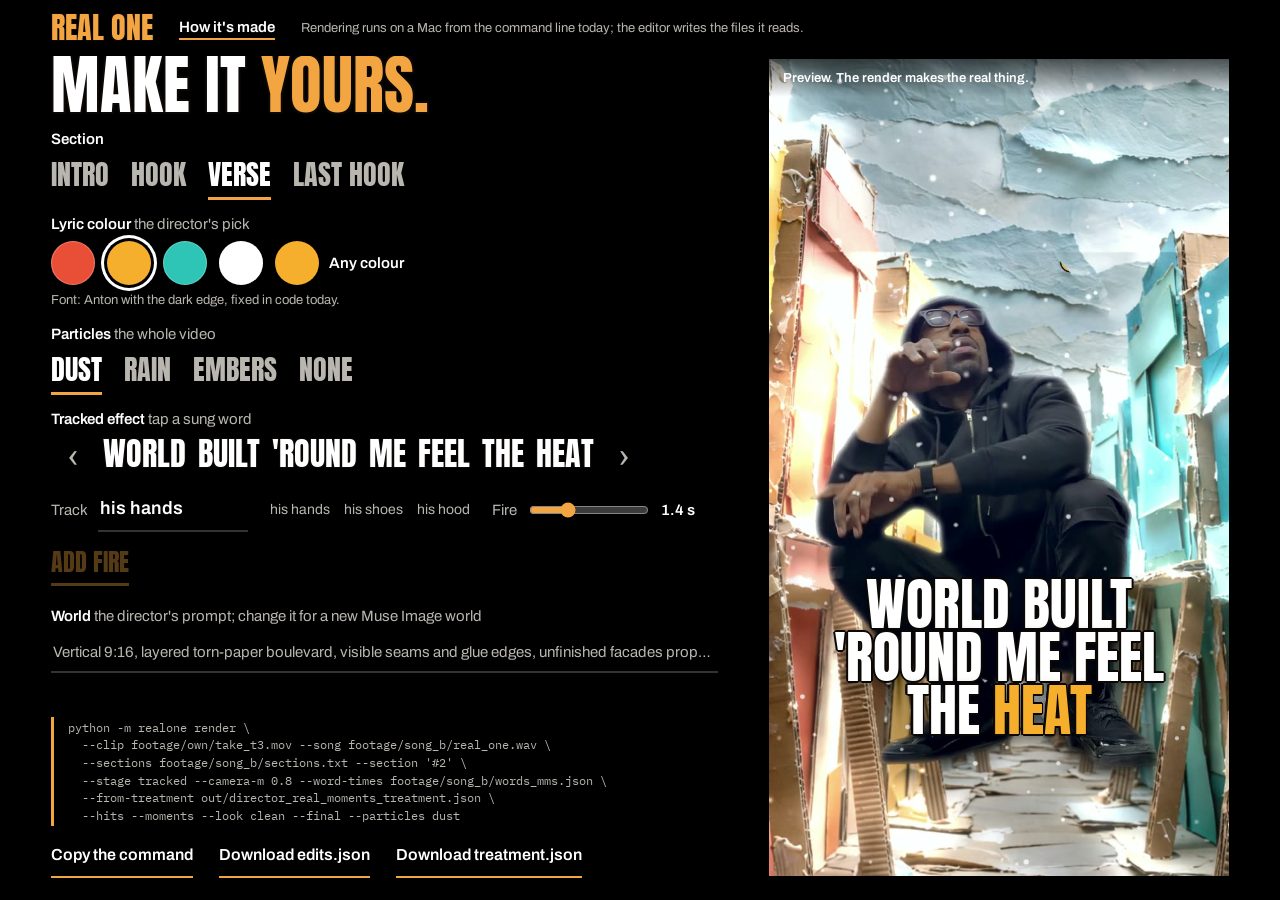
==== web/studio/edit/index.html @ a084818c "Real One 0.4.0: the final cut, the studio and editor, the one-screen site - final4: James's three ta" ====
<!doctype html>
<html lang="en">
<head>
<meta charset="utf-8">
<meta name="viewport" content="width=device-width, initial-scale=1, viewport-fit=cover">
<title>Real One Editor</title>
<meta name="description" content="Make it yours: pick each section's lyric colour, the particles, a tracked effect on a sung word and a world, and get the exact files and command the renderer reads.">
<meta name="theme-color" content="#000000">
<link rel="icon" href="data:,">
<link rel="preconnect" href="https://fonts.googleapis.com">
<link rel="preconnect" href="https://fonts.gstatic.com" crossorigin>
<link rel="stylesheet" href="https://fonts.googleapis.com/css2?family=Anton&family=Archivo:wght@400;500;600&family=IBM+Plex+Mono:wght@400;600&display=swap">
<link rel="stylesheet" href="edit.css">
</head>
<body>
<header class="top">
  <a class="brand" href="/" aria-label="Real One, back to the video">Real One</a>
  <a class="back" href="../#step-6">How it's made</a>
  <p class="honest">Rendering runs on a Mac from the command line today; the editor writes the files it reads.</p>
</header>

<main class="ed">
  <section class="controls" aria-label="Editor">
    <h1 class="display">Make it <span class="accent">yours.</span></h1>

    <div class="ctl" role="group" aria-labelledby="l-sec">
      <p class="lab" id="l-sec">Section</p>
      <div class="seg" id="secs"></div>
    </div>

    <div class="ctl" role="group" aria-labelledby="l-col">
      <p class="lab" id="l-col">Lyric colour <span class="soft" id="col-note"></span></p>
      <div class="swatches" id="swatches"></div>
      <p class="fine">Font: Anton with the dark edge, fixed in code today.</p>
    </div>

    <div class="ctl" role="group" aria-labelledby="l-par">
      <p class="lab" id="l-par">Particles <span class="soft">the whole video</span></p>
      <div class="seg" id="parts"></div>
    </div>

    <div class="ctl" role="group" aria-labelledby="l-fx">
      <p class="lab" id="l-fx">Tracked effect <span class="soft">tap a sung word</span></p>
      <div class="line">
        <button class="arrow" id="line-prev" type="button" aria-label="Previous line">&#8249;</button>
        <div class="words" id="words"></div>
        <button class="arrow" id="line-next" type="button" aria-label="Next line">&#8250;</button>
      </div>
      <div class="fxrow">
        <label class="trk"><span class="soft">Track</span><input id="track" type="text" value="his hands" maxlength="40" spellcheck="false"></label>
        <div class="chips" id="chips"></div>
        <label class="secs"><span class="soft">Fire</span><input id="seconds" type="range" min="0.3" max="4" step="0.1" value="1.4"><output id="sec-out">1.4 s</output></label>
        <button class="add" id="add" type="button" disabled>Add fire</button>
      </div>
      <ul class="fxlist" id="fxlist" aria-live="polite"></ul>
    </div>

    <div class="ctl" role="group" aria-labelledby="l-world">
      <p class="lab" id="l-world">World <span class="soft" id="world-note">the director's prompt; change it for a new Muse Image world</span></p>
      <input id="world" type="text" spellcheck="false" aria-labelledby="l-world">
    </div>

    <div class="out">
      <pre id="cmd" aria-label="The command"></pre>
      <div class="outbtns">
        <button class="go" id="copy" type="button">Copy the command</button>
        <button class="go" id="dl-edits" type="button">Download edits.json</button>
        <button class="go" id="dl-treat" type="button">Download treatment.json</button>
      </div>
    </div>
  </section>

  <section class="preview" aria-label="Preview">
    <figure class="phone">
      <img id="frame" alt="A frame of the final cut in the chosen section">
      <canvas id="parts-canvas" aria-hidden="true"></canvas>
      <div class="card" id="card" aria-hidden="true"></div>
      <figcaption class="tag">Preview. The render makes the real thing.</figcaption>
      <p class="fxtag" id="fxtag"></p>
    </figure>
  </section>
</main>

<script src="edit.js"></script>
</body>
</html>
---- web/studio/edit/edit.css ----
/* Real One Editor. Same look as the watch page and the Studio: true black, the video's own lettering (Anton, amber,
   the dark edge). No cards, no boxes, no label rows. One screen on desktop. */
:root {
  --amber: #f2a541;
  --edge: #0b0806;
  --ink: #ffffff;
  --soft: #b9b6b0;
  --line: rgba(255, 255, 255, 0.2);
  --display: "Anton", "Arial Narrow", Impact, sans-serif;
  --body: "Archivo", "Helvetica Neue", Arial, sans-serif;
  --mono: "IBM Plex Mono", ui-monospace, Menlo, monospace;
  --e: 0.034em;
  --ring: var(--e) 0 0 var(--edge), calc(var(--e) * -1) 0 0 var(--edge), 0 var(--e) 0 var(--edge),
    0 calc(var(--e) * -1) 0 var(--edge), calc(var(--e) * 0.7) calc(var(--e) * 0.7) 0 var(--edge),
    calc(var(--e) * -0.7) calc(var(--e) * 0.7) 0 var(--edge), calc(var(--e) * 0.7) calc(var(--e) * -0.7) 0 var(--edge),
    calc(var(--e) * -0.7) calc(var(--e) * -0.7) 0 var(--edge);
  color-scheme: dark;
}
* { box-sizing: border-box; }
html { -webkit-text-size-adjust: 100%; }
body { margin: 0; background: #000; color: var(--ink); font: 400 16px/1.4 var(--body); overflow-x: hidden; }
button, input { font: inherit; color: inherit; }
button { background: none; border: 0; padding: 0; cursor: pointer; }
a { color: inherit; }
:focus-visible { outline: 3px solid var(--amber); outline-offset: 3px; }

.top { height: 56px; display: flex; align-items: center; gap: 26px; padding: 0 4vw; }
.brand { font-family: var(--display); text-transform: uppercase; font-size: 30px; line-height: 1; color: var(--amber);
  text-decoration: none; text-shadow: var(--ring); flex: none; }
.back { font-size: 15px; font-weight: 600; text-decoration: none; border-bottom: 2px solid var(--amber); flex: none; }
.honest { margin: 0; font-size: 13px; color: var(--soft); }

.ed { height: calc(100vh - 56px); height: calc(100svh - 56px); display: grid; grid-template-columns: minmax(0, 1fr) auto;
  gap: 4vw; padding: 0 4vw 2.4vh; }
.controls { min-width: 0; display: flex; flex-direction: column; gap: clamp(8px, 1.6vh, 18px); overflow: hidden; }
.display { font-family: var(--display); font-weight: 400; text-transform: uppercase; line-height: 0.9; margin: 0;
  font-size: clamp(44px, 7.2vh, 86px); text-shadow: var(--ring); }
.accent { color: var(--amber); }
.soft { color: var(--soft); font-weight: 400; }
.lab { margin: 0 0 6px; font-size: 15px; font-weight: 600; }
.fine { margin: 6px 0 0; font-size: 13px; color: var(--soft); }

/* segmented choices: big type, an amber underline marks the pick */
.seg { display: flex; flex-wrap: wrap; gap: 4px 22px; }
.seg button { font-family: var(--display); text-transform: uppercase; font-size: clamp(22px, 3.1vh, 32px); line-height: 1;
  min-height: 44px; padding: 4px 0 6px; color: var(--soft); border-bottom: 3px solid transparent; }
.seg button:hover { color: var(--ink); }
.seg button[aria-pressed="true"] { color: var(--ink); border-bottom-color: var(--amber); }

/* colour: the director's swatches, white, any colour */
.swatches { display: flex; flex-wrap: wrap; align-items: center; gap: 12px; }
.sw { width: 44px; height: 44px; border-radius: 50%; box-shadow: inset 0 0 0 1px rgba(255,255,255,0.25); position: relative; }
.sw[aria-pressed="true"] { box-shadow: 0 0 0 3px #000, 0 0 0 6px var(--ink); }
.sw-any { width: auto; height: 44px; border-radius: 0; box-shadow: none; display: inline-flex; align-items: center; gap: 10px;
  font-size: 15px; font-weight: 600; }
.sw-any input { width: 44px; height: 44px; padding: 0; border: 0; background: none; cursor: pointer; }
.sw-any input::-webkit-color-swatch-wrapper { padding: 0; }
.sw-any input::-webkit-color-swatch { border: 0; border-radius: 50%; }

/* the sung line: every word is a tap target */
.line { display: flex; align-items: center; gap: 8px; }
.arrow { font-size: 34px; line-height: 1; width: 44px; height: 44px; color: var(--soft); flex: none; }
.arrow:hover { color: var(--ink); }
.words { display: flex; flex-wrap: wrap; gap: 2px 12px; min-width: 0; }
.words button { font-family: var(--display); text-transform: uppercase; font-size: clamp(24px, 3.6vh, 38px); line-height: 1;
  min-height: 44px; padding: 2px 0 6px; color: var(--ink); text-shadow: var(--ring); border-bottom: 3px solid transparent; }
.words button:hover { color: var(--amber); }
.words button[aria-pressed="true"] { color: var(--amber); border-bottom-color: var(--amber); }
.fxrow { display: flex; flex-wrap: wrap; align-items: center; gap: 10px 22px; margin-top: 8px; }
.trk, .secs { display: inline-flex; align-items: center; gap: 10px; font-size: 15px; }
.trk input { width: 150px; min-height: 44px; background: none; border: 0; border-bottom: 2px solid var(--line); padding: 0 2px;
  font-size: 18px; font-weight: 600; }
.trk input:focus { border-bottom-color: var(--amber); outline: none; }
.chips { display: inline-flex; gap: 14px; }
.chips button { font-size: 14px; color: var(--soft); min-height: 44px; }
.chips button:hover { color: var(--ink); }
.secs input { width: 120px; accent-color: var(--amber); }
.secs output { font-weight: 600; min-width: 3.2em; }
.add { font-family: var(--display); text-transform: uppercase; font-size: 24px; color: var(--amber); min-height: 44px;
  border-bottom: 3px solid var(--amber); text-shadow: var(--ring); }
.add[disabled] { opacity: 0.35; cursor: default; }
.fxlist { list-style: none; margin: 6px 0 0; padding: 0; font-size: 15px; }
.fxlist li { display: flex; align-items: center; gap: 12px; min-height: 30px; }
.fxlist b { color: var(--amber); font-weight: 600; }
.fxlist button { font-size: 13px; color: var(--soft); text-decoration: underline; min-height: 30px; }

#world { width: 100%; min-height: 40px; background: none; border: 0; border-bottom: 2px solid var(--line); padding: 0 2px;
  font-size: 15px; color: var(--soft); text-overflow: ellipsis; }
#world:focus { border-bottom-color: var(--amber); outline: none; color: var(--ink); }
#world.changed { color: var(--ink); border-bottom-color: var(--amber); }

/* the files the renderer reads */
.out { margin-top: auto; }
#cmd { margin: 0 0 8px; font: 400 clamp(11px, 1.35vh, 13px)/1.45 var(--mono); color: var(--soft); white-space: pre-wrap;
  word-break: break-word; border-left: 3px solid var(--amber); padding: 2px 0 2px 14px; max-height: 21vh; overflow: auto; }
.outbtns { display: flex; flex-wrap: wrap; gap: 6px 26px; }
.go { font-size: 16px; font-weight: 600; min-height: 44px; border-bottom: 2px solid var(--amber); }
.go:hover { color: var(--amber); }
.go.done { color: var(--amber); }

/* the preview: a real frame of the final cut, the lyric card drawn on top in CSS */
.preview { display: flex; align-items: center; justify-content: center; }
.phone { position: relative; margin: 0; height: calc(100svh - 56px - 3vh); aspect-ratio: 9 / 16; overflow: hidden; background: #111; }
.phone img, .phone canvas { position: absolute; inset: 0; width: 100%; height: 100%; object-fit: cover; }
.card { position: absolute; left: 6%; right: 6%; bottom: 17%; text-align: center; font-family: var(--display);
  text-transform: uppercase; font-size: clamp(28px, 6.2vh, 64px); line-height: 0.95; color: var(--ink); --e: 0.05em;
  text-shadow: var(--ring), 0 0.06em 0.2em rgba(0,0,0,0.55); }
.card .now { color: var(--c, var(--ink)); }
.tag { position: absolute; left: 0; right: 0; top: 0; padding: 10px 14px; font-size: 13px; font-weight: 600;
  background: linear-gradient(rgba(0,0,0,0.6), rgba(0,0,0,0)); }
.fxtag { position: absolute; left: 14px; right: 14px; bottom: 10px; margin: 0; font-size: 13px; font-weight: 600; color: var(--amber);
  text-shadow: 0 1px 4px #000; }

@media (max-width: 760px), (max-aspect-ratio: 4/5) {
  .top { height: auto; flex-wrap: wrap; gap: 6px 16px; padding: 12px 6vw 6px; }
  .honest { flex-basis: 100%; font-size: 12px; }
  .ed { height: auto; display: flex; flex-direction: column-reverse; gap: 18px; padding: 0 6vw 28px; }
  .controls { overflow: visible; gap: 14px; }
  .preview { justify-content: flex-start; }
  .phone { height: 50svh; }
  .card { font-size: 4.2svh; bottom: 14%; }
  .display { font-size: 44px; }
  .trk input { width: 130px; }
  #cmd { max-height: none; }
}
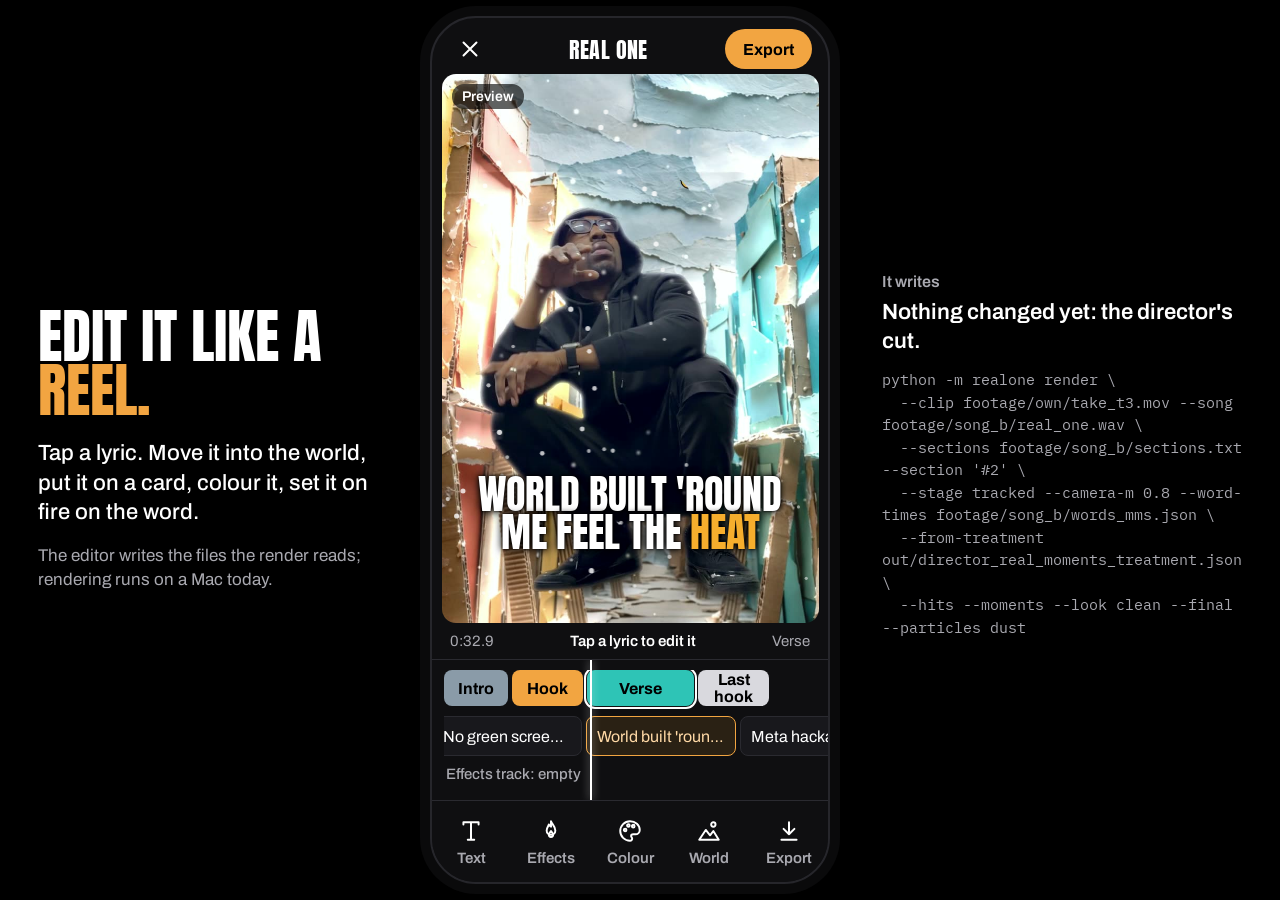
==== commit 0e4d7190: "The CapCut-style editor, every lyric readable, CHANGELOG - web/studio/edit: phone preview, timeline," ====
--- a/web/studio/edit/index.html
+++ b/web/studio/edit/index.html
@@ -4,83 +4,116 @@
 <meta charset="utf-8">
 <meta name="viewport" content="width=device-width, initial-scale=1, viewport-fit=cover">
 <title>Real One Editor</title>
-<meta name="description" content="Make it yours: pick each section's lyric colour, the particles, a tracked effect on a sung word and a world, and get the exact files and command the renderer reads.">
+<meta name="description" content="Edit your music video like a reel: tap a lyric to move it into the world or onto a card, colour it, set it on fire on a sung word, and get the exact files the renderer reads.">
 <meta name="theme-color" content="#000000">
 <link rel="icon" href="data:,">
 <link rel="preconnect" href="https://fonts.googleapis.com">
 <link rel="preconnect" href="https://fonts.gstatic.com" crossorigin>
-<link rel="stylesheet" href="https://fonts.googleapis.com/css2?family=Anton&family=Archivo:wght@400;500;600&family=IBM+Plex+Mono:wght@400;600&display=swap">
+<link rel="stylesheet" href="https://fonts.googleapis.com/css2?family=Anton&family=Archivo:wght@400;500;600;700&family=IBM+Plex+Mono:wght@400;600&display=swap">
 <link rel="stylesheet" href="edit.css">
 </head>
 <body>
-<header class="top">
-  <a class="brand" href="/" aria-label="Real One, back to the video">Real One</a>
-  <a class="back" href="../#step-6">How it's made</a>
-  <p class="honest">Rendering runs on a Mac from the command line today; the editor writes the files it reads.</p>
-</header>
+<main class="stage">
+  <aside class="side side-l">
+    <h1 class="big">Edit it like a <span class="accent">reel.</span></h1>
+    <p class="say">Tap a lyric. Move it into the world, put it on a card, colour it, set it on fire on the word.</p>
+    <p class="honest">The editor writes the files the render reads; rendering runs on a Mac today.</p>
+  </aside>
 
-<main class="ed">
-  <section class="controls" aria-label="Editor">
-    <h1 class="display">Make it <span class="accent">yours.</span></h1>
+  <section class="phone" aria-label="Real One editor">
+    <header class="bar">
+      <a class="x" href="../" aria-label="Back to how it's made">
+        <svg viewBox="0 0 24 24" aria-hidden="true"><path d="M6 6l12 12M18 6L6 18"/></svg>
+      </a>
+      <span class="name">Real One</span>
+      <button class="export" id="export-top" type="button">Export</button>
+    </header>
 
-    <div class="ctl" role="group" aria-labelledby="l-sec">
-      <p class="lab" id="l-sec">Section</p>
-      <div class="seg" id="secs"></div>
+    <div class="view" id="view">
+      <img id="frame" alt="A frame of the final cut for the chosen section">
+      <video id="clip" muted loop playsinline preload="auto" hidden aria-label="The verse at the word heat, without the fire"></video>
+      <canvas id="fire-canvas" aria-hidden="true"></canvas>
+      <canvas id="parts-canvas" aria-hidden="true"></canvas>
+      <div class="card" id="card" role="button" tabindex="0" aria-label="The lyric card: tap to edit it"></div>
+      <span class="pv">Preview</span>
+      <span class="trk" id="trk" hidden>Tracked to the floor</span>
+      <span class="fxtag" id="fxtag"></span>
     </div>
 
-    <div class="ctl" role="group" aria-labelledby="l-col">
-      <p class="lab" id="l-col">Lyric colour <span class="soft" id="col-note"></span></p>
-      <div class="swatches" id="swatches"></div>
-      <p class="fine">Font: Anton with the dark edge, fixed in code today.</p>
+    <div class="time"><span id="t-now">0:00</span><span class="hint" id="hint">Tap a lyric to edit it</span><span id="t-sec">Verse</span></div>
+
+    <div class="tl" aria-label="Timeline">
+      <div class="trk-row secs" id="secs"></div>
+      <div class="trk-row lines" id="lines"></div>
+      <div class="trk-row fxrow" id="fxrow"></div>
+      <div class="head" id="playhead" aria-hidden="true"></div>
     </div>
 
-    <div class="ctl" role="group" aria-labelledby="l-par">
-      <p class="lab" id="l-par">Particles <span class="soft">the whole video</span></p>
-      <div class="seg" id="parts"></div>
+    <div class="sheet" id="sheet" hidden>
+      <div class="grab" aria-hidden="true"></div>
+      <div class="pane" id="pane-text" hidden>
+        <p class="ptitle">Text</p>
+        <p class="line-big" id="line-big"></p>
+        <p class="lab">Where it sits</p>
+        <div class="tiles" id="places"></div>
+        <p class="note" id="place-note"></p>
+      </div>
+      <div class="pane" id="pane-fx" hidden>
+        <p class="ptitle">Effects</p>
+        <div class="heat" id="heat">
+          <div class="row2"><label class="lab" for="intensity">Fire intensity</label>
+            <input id="intensity" type="range" min="0.25" max="2" step="0.05" value="1"><span class="val" id="int-out">1.0x</span></div>
+        </div>
+        <ul class="fxlist" id="fxlist"></ul>
+        <p class="lab">Fire on a word: tap the word</p>
+        <div class="chips one" id="words"></div>
+        <div class="chips one" id="tracks"></div>
+        <div class="row2"><label class="lab" for="seconds">Length <span id="sec-out">1.4 s</span></label>
+          <input id="seconds" type="range" min="0.3" max="4" step="0.1" value="1.4"></div>
+        <button class="go" id="add" type="button" disabled>Add fire</button>
+
+        <p class="lab">Particles over the whole video</p>
+        <div class="tiles four" id="parts"></div>
+      </div>
+      <div class="pane" id="pane-col" hidden>
+        <p class="ptitle">Colour</p>
+        <p class="lab">The sung word's colour in this section</p>
+        <div class="swatches" id="swatches"></div>
+        <p class="note" id="col-note"></p>
+        <p class="note">Font: Anton with the dark edge, the video's own lettering.</p>
+      </div>
+      <div class="pane" id="pane-world" hidden>
+        <p class="ptitle">World</p>
+        <p class="lab">The director's prompt for this section's world</p>
+        <textarea id="world" rows="5" aria-label="World prompt"></textarea>
+        <p class="note" id="world-note"></p>
+      </div>
+      <div class="pane" id="pane-out" hidden>
+        <p class="ptitle">Export</p>
+        <pre class="cmd" id="cmd"></pre>
+        <div class="outs">
+          <button class="go" id="copy" type="button">Copy the command</button>
+          <button class="ghost" id="dl-edits" type="button">edits.json</button>
+          <button class="ghost" id="dl-treat" type="button">treatment.json</button>
+        </div>
+      </div>
     </div>
 
-    <div class="ctl" role="group" aria-labelledby="l-fx">
-      <p class="lab" id="l-fx">Tracked effect <span class="soft">tap a sung word</span></p>
-      <div class="line">
-        <button class="arrow" id="line-prev" type="button" aria-label="Previous line">&#8249;</button>
-        <div class="words" id="words"></div>
-        <button class="arrow" id="line-next" type="button" aria-label="Next line">&#8250;</button>
-      </div>
-      <div class="fxrow">
-        <label class="trk"><span class="soft">Track</span><input id="track" type="text" value="his hands" maxlength="40" spellcheck="false"></label>
-        <div class="chips" id="chips"></div>
-        <label class="secs"><span class="soft">Fire</span><input id="seconds" type="range" min="0.3" max="4" step="0.1" value="1.4"><output id="sec-out">1.4 s</output></label>
-        <button class="add" id="add" type="button" disabled>Add fire</button>
-      </div>
-      <ul class="fxlist" id="fxlist" aria-live="polite"></ul>
-    </div>
-
-    <div class="ctl" role="group" aria-labelledby="l-world">
-      <p class="lab" id="l-world">World <span class="soft" id="world-note">the director's prompt; change it for a new Muse Image world</span></p>
-      <input id="world" type="text" spellcheck="false" aria-labelledby="l-world">
-    </div>
-
-    <div class="out">
-      <pre id="cmd" aria-label="The command"></pre>
-      <div class="outbtns">
-        <button class="go" id="copy" type="button">Copy the command</button>
-        <button class="go" id="dl-edits" type="button">Download edits.json</button>
-        <button class="go" id="dl-treat" type="button">Download treatment.json</button>
-      </div>
-    </div>
+    <nav class="tools" aria-label="Tools">
+      <button type="button" data-tool="text"><svg viewBox="0 0 24 24" aria-hidden="true"><path d="M5 6V4h14v2M12 4v16M9 20h6"/></svg>Text</button>
+      <button type="button" data-tool="fx"><svg viewBox="0 0 24 24" aria-hidden="true"><path d="M12 3c1 3 4 4.5 4 8.5A4 4 0 0 1 8 11.5C8 9 9.5 8 10 6c.8 1.5 2 2 2 2s0-3 0-5z"/><path d="M10 15.5a2 2 0 0 0 4 0c0-1.5-1-2-2-3.5-1 1.5-2 2-2 3.5z"/></svg>Effects</button>
+      <button type="button" data-tool="col"><svg viewBox="0 0 24 24" aria-hidden="true"><path d="M12 3a9 9 0 1 0 0 18c1.5 0 2-1 2-2s-1-1.5-1-2.5 1-1.5 2-1.5h2a4 4 0 0 0 4-4c0-4.5-4-8-9-8z"/><circle cx="7.5" cy="11" r="1.2"/><circle cx="10.5" cy="7" r="1.2"/><circle cx="15" cy="7.5" r="1.2"/></svg>Colour</button>
+      <button type="button" data-tool="world"><svg viewBox="0 0 24 24" aria-hidden="true"><path d="M3 20l6-9 4 5 3-4 5 8z"/><circle cx="16" cy="6" r="2"/></svg>World</button>
+      <button type="button" data-tool="out"><svg viewBox="0 0 24 24" aria-hidden="true"><path d="M12 4v11M7 10l5 5 5-5M5 20h14"/></svg>Export</button>
+    </nav>
   </section>
 
-  <section class="preview" aria-label="Preview">
-    <figure class="phone">
-      <img id="frame" alt="A frame of the final cut in the chosen section">
-      <canvas id="parts-canvas" aria-hidden="true"></canvas>
-      <div class="card" id="card" aria-hidden="true"></div>
-      <figcaption class="tag">Preview. The render makes the real thing.</figcaption>
-      <p class="fxtag" id="fxtag"></p>
-    </figure>
-  </section>
+  <aside class="side side-r">
+    <p class="lab">It writes</p>
+    <p class="status" id="status">Nothing changed yet: the director's cut.</p>
+    <pre class="mini" id="mini"></pre>
+  </aside>
 </main>
-
 <script src="edit.js"></script>
 </body>
 </html>
--- a/web/studio/edit/edit.css
+++ b/web/studio/edit/edit.css
@@ -1,125 +1,136 @@
-/* Real One Editor. Same look as the watch page and the Studio: true black, the video's own lettering (Anton, amber,
-   the dark edge). No cards, no boxes, no label rows. One screen on desktop. */
+/* Real One Editor: a phone-first editor in the shape people already know from reel apps.
+   True black, the video's amber, Anton for the lyric, a plain sans for the UI. */
 :root {
-  --amber: #f2a541;
-  --edge: #0b0806;
-  --ink: #ffffff;
-  --soft: #b9b6b0;
-  --line: rgba(255, 255, 255, 0.2);
-  --display: "Anton", "Arial Narrow", Impact, sans-serif;
-  --body: "Archivo", "Helvetica Neue", Arial, sans-serif;
-  --mono: "IBM Plex Mono", ui-monospace, Menlo, monospace;
-  --e: 0.034em;
-  --ring: var(--e) 0 0 var(--edge), calc(var(--e) * -1) 0 0 var(--edge), 0 var(--e) 0 var(--edge),
-    0 calc(var(--e) * -1) 0 var(--edge), calc(var(--e) * 0.7) calc(var(--e) * 0.7) 0 var(--edge),
-    calc(var(--e) * -0.7) calc(var(--e) * 0.7) 0 var(--edge), calc(var(--e) * 0.7) calc(var(--e) * -0.7) 0 var(--edge),
-    calc(var(--e) * -0.7) calc(var(--e) * -0.7) 0 var(--edge);
-  color-scheme: dark;
+  --bg: #000; --panel: #0f0f11; --panel2: #18181c; --line: #2a2a30; --ink: #fff; --soft: #a9a9b0;
+  --acc: #f2a541; --display: "Anton", "Arial Narrow", sans-serif; --ui: "Archivo", "Helvetica Neue", Arial, sans-serif;
+  --mono: "IBM Plex Mono", ui-monospace, Menlo, monospace; color-scheme: dark;
 }
 * { box-sizing: border-box; }
-html { -webkit-text-size-adjust: 100%; }
-body { margin: 0; background: #000; color: var(--ink); font: 400 16px/1.4 var(--body); overflow-x: hidden; }
-button, input { font: inherit; color: inherit; }
-button { background: none; border: 0; padding: 0; cursor: pointer; }
-a { color: inherit; }
-:focus-visible { outline: 3px solid var(--amber); outline-offset: 3px; }
+html, body { margin: 0; height: 100%; background: var(--bg); color: var(--ink); font-family: var(--ui); font-size: 16px; }
+body { overflow: hidden; }
+button, textarea, input { font: inherit; color: inherit; }
+button { cursor: pointer; }
+.accent { color: var(--acc); }
 
-.top { height: 56px; display: flex; align-items: center; gap: 26px; padding: 0 4vw; }
-.brand { font-family: var(--display); text-transform: uppercase; font-size: 30px; line-height: 1; color: var(--amber);
-  text-decoration: none; text-shadow: var(--ring); flex: none; }
-.back { font-size: 15px; font-weight: 600; text-decoration: none; border-bottom: 2px solid var(--amber); flex: none; }
-.honest { margin: 0; font-size: 13px; color: var(--soft); }
+.stage { height: 100vh; height: 100svh; display: grid; grid-template-columns: 1fr auto 1fr; align-items: center; gap: 4vw; padding: 16px 3vw; }
+.side { align-self: center; max-width: 440px; }
+.side-l { justify-self: end; }
+.side-r { justify-self: start; }
+.big { font-family: var(--display); font-weight: 400; text-transform: uppercase; font-size: clamp(44px, 4.6vw, 88px); line-height: .92; margin: 0 0 22px; }
+.say { font-size: 22px; line-height: 1.35; margin: 0 0 16px; font-weight: 500; }
+.honest { color: var(--soft); font-size: 17px; line-height: 1.4; margin: 0; }
+.side-r .lab { margin-bottom: 8px; }
+.status { font-size: 22px; line-height: 1.3; font-weight: 600; margin: 0 0 14px; }
+.mini { font-family: var(--mono); font-size: 15px; line-height: 1.5; color: var(--soft); white-space: pre-wrap; margin: 0; max-height: 46vh; overflow: hidden; }
 
-.ed { height: calc(100vh - 56px); height: calc(100svh - 56px); display: grid; grid-template-columns: minmax(0, 1fr) auto;
-  gap: 4vw; padding: 0 4vw 2.4vh; }
-.controls { min-width: 0; display: flex; flex-direction: column; gap: clamp(8px, 1.6vh, 18px); overflow: hidden; }
-.display { font-family: var(--display); font-weight: 400; text-transform: uppercase; line-height: 0.9; margin: 0;
-  font-size: clamp(44px, 7.2vh, 86px); text-shadow: var(--ring); }
-.accent { color: var(--amber); }
-.soft { color: var(--soft); font-weight: 400; }
-.lab { margin: 0 0 6px; font-size: 15px; font-weight: 600; }
-.fine { margin: 6px 0 0; font-size: 13px; color: var(--soft); }
+/* the phone */
+.phone { position: relative; height: calc(100svh - 32px); max-height: 1040px; aspect-ratio: 9 / 19.5; background: var(--panel);
+  border: 2px solid #26262b; border-radius: 46px; overflow: hidden; display: flex; flex-direction: column; box-shadow: 0 0 0 10px #0a0a0b; }
+.bar { height: 56px; flex: none; display: flex; align-items: center; justify-content: space-between; padding: 6px 16px 0; }
+.x { width: 44px; height: 44px; display: grid; place-items: center; }
+.x svg, .tools svg { width: 26px; height: 26px; fill: none; stroke: var(--ink); stroke-width: 1.8; stroke-linecap: round; stroke-linejoin: round; }
+.name { font-family: var(--display); text-transform: uppercase; font-size: 22px; letter-spacing: .02em; }
+.export { height: 40px; padding: 0 18px; border-radius: 20px; border: 0; background: var(--acc); color: #000; font-weight: 700; }
 
-/* segmented choices: big type, an amber underline marks the pick */
-.seg { display: flex; flex-wrap: wrap; gap: 4px 22px; }
-.seg button { font-family: var(--display); text-transform: uppercase; font-size: clamp(22px, 3.1vh, 32px); line-height: 1;
-  min-height: 44px; padding: 4px 0 6px; color: var(--soft); border-bottom: 3px solid transparent; }
-.seg button:hover { color: var(--ink); }
-.seg button[aria-pressed="true"] { color: var(--ink); border-bottom-color: var(--amber); }
+.view { position: relative; flex: 1; min-height: 0; margin: 0 10px; border-radius: 14px; overflow: hidden; background: #111; container-type: size; }
+#frame { position: absolute; inset: 0; width: 100%; height: 100%; object-fit: cover; }
+#parts-canvas { position: absolute; inset: 0; width: 100%; height: 100%; pointer-events: none; }
+.pv { position: absolute; left: 10px; top: 10px; background: rgba(0,0,0,.62); padding: 5px 10px; border-radius: 12px; font-size: 14px; font-weight: 600; }
+.trk { position: absolute; right: 10px; top: 10px; background: var(--acc); color: #000; padding: 5px 10px; border-radius: 12px; font-size: 14px; font-weight: 700; }
+.fxtag { position: absolute; left: 10px; bottom: 10px; right: 10px; font-size: 14px; font-weight: 700; color: #ffd9a6; text-shadow: 0 1px 3px #000; }
+.fxtag:empty { display: none; }
 
-/* colour: the director's swatches, white, any colour */
-.swatches { display: flex; flex-wrap: wrap; align-items: center; gap: 12px; }
-.sw { width: 44px; height: 44px; border-radius: 50%; box-shadow: inset 0 0 0 1px rgba(255,255,255,0.25); position: relative; }
-.sw[aria-pressed="true"] { box-shadow: 0 0 0 3px #000, 0 0 0 6px var(--ink); }
-.sw-any { width: auto; height: 44px; border-radius: 0; box-shadow: none; display: inline-flex; align-items: center; gap: 10px;
-  font-size: 15px; font-weight: 600; }
-.sw-any input { width: 44px; height: 44px; padding: 0; border: 0; background: none; cursor: pointer; }
-.sw-any input::-webkit-color-swatch-wrapper { padding: 0; }
-.sw-any input::-webkit-color-swatch { border: 0; border-radius: 50%; }
+.card { position: absolute; left: 6%; right: 6%; text-align: center; font-family: var(--display); text-transform: uppercase;
+  font-size: 10.5cqw; line-height: .95; color: #fff; padding: 6px 8px; cursor: pointer; outline: none;
+  text-shadow: 0 0 2px #000, 0 0 6px rgba(0,0,0,.95), 0 2px 10px rgba(0,0,0,.7); transition: top .35s, bottom .35s, transform .35s; }
+.card .now { color: var(--c, #fff); }
+.card[data-place="top"] { top: 8%; bottom: auto; transform: none; }
+.card[data-place="bottom"] { bottom: 12%; top: auto; transform: none; }
+.card[data-place="world"] { top: 34%; bottom: auto; font-size: 8cqw; transform: perspective(520px) rotateX(16deg) rotateY(-22deg) scale(.78); opacity: .96; }
+.card.sel { outline: 2px dashed var(--acc); outline-offset: 4px; }
+.card.sel::before, .card.sel::after { content: ""; position: absolute; width: 12px; height: 12px; background: var(--acc); border-radius: 2px; }
+.card.sel::before { left: -10px; top: -10px; }
+.card.sel::after { right: -10px; bottom: -10px; }
 
-/* the sung line: every word is a tap target */
-.line { display: flex; align-items: center; gap: 8px; }
-.arrow { font-size: 34px; line-height: 1; width: 44px; height: 44px; color: var(--soft); flex: none; }
-.arrow:hover { color: var(--ink); }
-.words { display: flex; flex-wrap: wrap; gap: 2px 12px; min-width: 0; }
-.words button { font-family: var(--display); text-transform: uppercase; font-size: clamp(24px, 3.6vh, 38px); line-height: 1;
-  min-height: 44px; padding: 2px 0 6px; color: var(--ink); text-shadow: var(--ring); border-bottom: 3px solid transparent; }
-.words button:hover { color: var(--amber); }
-.words button[aria-pressed="true"] { color: var(--amber); border-bottom-color: var(--amber); }
-.fxrow { display: flex; flex-wrap: wrap; align-items: center; gap: 10px 22px; margin-top: 8px; }
-.trk, .secs { display: inline-flex; align-items: center; gap: 10px; font-size: 15px; }
-.trk input { width: 150px; min-height: 44px; background: none; border: 0; border-bottom: 2px solid var(--line); padding: 0 2px;
-  font-size: 18px; font-weight: 600; }
-.trk input:focus { border-bottom-color: var(--amber); outline: none; }
-.chips { display: inline-flex; gap: 14px; }
-.chips button { font-size: 14px; color: var(--soft); min-height: 44px; }
-.chips button:hover { color: var(--ink); }
-.secs input { width: 120px; accent-color: var(--amber); }
-.secs output { font-weight: 600; min-width: 3.2em; }
-.add { font-family: var(--display); text-transform: uppercase; font-size: 24px; color: var(--amber); min-height: 44px;
-  border-bottom: 3px solid var(--amber); text-shadow: var(--ring); }
-.add[disabled] { opacity: 0.35; cursor: default; }
-.fxlist { list-style: none; margin: 6px 0 0; padding: 0; font-size: 15px; }
-.fxlist li { display: flex; align-items: center; gap: 12px; min-height: 30px; }
-.fxlist b { color: var(--amber); font-weight: 600; }
-.fxlist button { font-size: 13px; color: var(--soft); text-decoration: underline; min-height: 30px; }
+.time { height: 36px; flex: none; display: flex; align-items: center; justify-content: space-between; padding: 0 18px; font-size: 15px; color: var(--soft); font-variant-numeric: tabular-nums; }
+.time .hint { color: var(--ink); font-weight: 600; }
 
-#world { width: 100%; min-height: 40px; background: none; border: 0; border-bottom: 2px solid var(--line); padding: 0 2px;
-  font-size: 15px; color: var(--soft); text-overflow: ellipsis; }
-#world:focus { border-bottom-color: var(--amber); outline: none; color: var(--ink); }
-#world.changed { color: var(--ink); border-bottom-color: var(--amber); }
+/* the timeline */
+.tl { position: relative; flex: none; padding: 4px 0 8px 12px; border-top: 1px solid var(--line); overflow: hidden; }
+.trk-row { display: flex; gap: 4px; height: 40px; margin-top: 6px; overflow: hidden; }
+.secs button { flex: none; height: 36px; border: 0; border-radius: 8px; padding: 0 12px; font-size: 16px; font-weight: 700; color: #000; }
+.secs button[aria-pressed="true"] { outline: 2px solid #fff; outline-offset: 1px; }
+.lines button { flex: none; max-width: 150px; height: 40px; border: 1px solid var(--line); border-radius: 8px; background: var(--panel2);
+  padding: 0 10px; font-size: 16px; white-space: nowrap; overflow: hidden; text-overflow: ellipsis; text-align: left; }
+.lines button[aria-pressed="true"] { border-color: var(--acc); background: #2a2114; color: #ffd9a6; }
+.lines button .pl { display: inline-block; margin-right: 6px; color: var(--acc); font-weight: 700; }
+.fxrow { height: 30px; }
+.fxrow span { flex: none; height: 28px; border-radius: 7px; background: #4a1f0c; color: #ffb36b; font-size: 15px; font-weight: 700; padding: 4px 10px; white-space: nowrap; }
+.fxrow .empty { background: transparent; color: var(--soft); font-weight: 500; padding-left: 2px; }
+.head { position: absolute; left: 40%; top: 0; bottom: 0; width: 2px; background: #fff; box-shadow: 0 0 8px rgba(255,255,255,.6); }
 
-/* the files the renderer reads */
-.out { margin-top: auto; }
-#cmd { margin: 0 0 8px; font: 400 clamp(11px, 1.35vh, 13px)/1.45 var(--mono); color: var(--soft); white-space: pre-wrap;
-  word-break: break-word; border-left: 3px solid var(--amber); padding: 2px 0 2px 14px; max-height: 21vh; overflow: auto; }
-.outbtns { display: flex; flex-wrap: wrap; gap: 6px 26px; }
-.go { font-size: 16px; font-weight: 600; min-height: 44px; border-bottom: 2px solid var(--amber); }
-.go:hover { color: var(--amber); }
-.go.done { color: var(--amber); }
+/* the tools */
+.tools { flex: none; height: 82px; display: grid; grid-template-columns: repeat(5, 1fr); border-top: 1px solid var(--line); background: var(--panel); position: relative; z-index: 3; }
+.tools button { border: 0; background: none; display: flex; flex-direction: column; align-items: center; justify-content: center; gap: 6px; font-size: 15px; font-weight: 600; color: var(--soft); min-height: 44px; }
+.tools button[aria-pressed="true"] { color: var(--acc); }
+.tools button[aria-pressed="true"] svg { stroke: var(--acc); }
 
-/* the preview: a real frame of the final cut, the lyric card drawn on top in CSS */
-.preview { display: flex; align-items: center; justify-content: center; }
-.phone { position: relative; margin: 0; height: calc(100svh - 56px - 3vh); aspect-ratio: 9 / 16; overflow: hidden; background: #111; }
-.phone img, .phone canvas { position: absolute; inset: 0; width: 100%; height: 100%; object-fit: cover; }
-.card { position: absolute; left: 6%; right: 6%; bottom: 17%; text-align: center; font-family: var(--display);
-  text-transform: uppercase; font-size: clamp(28px, 6.2vh, 64px); line-height: 0.95; color: var(--ink); --e: 0.05em;
-  text-shadow: var(--ring), 0 0.06em 0.2em rgba(0,0,0,0.55); }
-.card .now { color: var(--c, var(--ink)); }
-.tag { position: absolute; left: 0; right: 0; top: 0; padding: 10px 14px; font-size: 13px; font-weight: 600;
-  background: linear-gradient(rgba(0,0,0,0.6), rgba(0,0,0,0)); }
-.fxtag { position: absolute; left: 14px; right: 14px; bottom: 10px; margin: 0; font-size: 13px; font-weight: 600; color: var(--amber);
-  text-shadow: 0 1px 4px #000; }
+/* the bottom sheet */
+.sheet { position: relative; flex: none; z-index: 2; max-height: 52%; overflow: auto; background: var(--panel2);
+  border-radius: 20px 20px 0 0; padding: 8px 18px 14px; margin-top: 8px; box-shadow: 0 -12px 30px rgba(0,0,0,.6); }
+/* a tool open: the preview shrinks above it (never covered) and the timeline steps aside, as reel editors do */
+.phone.open .tl, .phone.open .time { display: none; }
+#clip { position: absolute; inset: 0; width: 100%; height: 100%; object-fit: cover; object-position: 50% 62%; }
+.phone.fx .sheet { max-height: 40%; }
+.phone.fx .card { display: none; }
+.chips.one { flex-wrap: nowrap; overflow-x: auto; scrollbar-width: none; }
+.chips.one button { flex: none; }
+.heat { margin-top: 0; }
+#fire-canvas { position: absolute; inset: 0; width: 100%; height: 100%; pointer-events: none; }
+.fxlist { list-style: none; margin: 8px 0 0; padding: 0; }
+.fxlist li { display: flex; justify-content: space-between; align-items: center; gap: 10px; background: #2b170c; color: #ffd0a0; border-radius: 12px; padding: 8px 12px; font-size: 16px; font-weight: 600; margin-top: 6px; }
+.fxlist button { min-height: 36px; border: 0; background: none; color: var(--soft); font-size: 15px; text-decoration: underline; }
+.heat { margin-top: 12px; background: #000; border: 1px solid #3a2a18; border-radius: 14px; padding: 10px 14px 12px; }
+.heat .row2 .lab { color: #ffd0a0; font-size: 17px; }
+.heat input[type=range] { height: 34px; accent-color: #ff7a1a; }
+.heat .val { font-family: var(--display); font-size: 26px; color: #ffb36b; min-width: 64px; text-align: right; }
+.grab { width: 44px; height: 5px; border-radius: 3px; background: #3a3a42; margin: 2px auto 10px; }
+.ptitle { font-family: var(--display); text-transform: uppercase; font-size: 26px; margin: 0 0 8px; }
+.lab { font-size: 16px; font-weight: 600; color: var(--soft); margin: 12px 0 8px; }
+.line-big { font-family: var(--display); text-transform: uppercase; font-size: 30px; line-height: 1; margin: 0; color: var(--acc); }
+.note { font-size: 16px; color: var(--soft); line-height: 1.35; margin: 10px 0 0; }
+.tiles { display: grid; grid-template-columns: 1fr 1fr; gap: 8px; }
+.tiles.four { grid-template-columns: repeat(4, 1fr); }
+.tiles button { min-height: 52px; border-radius: 12px; border: 1px solid var(--line); background: var(--panel); font-size: 16px; font-weight: 700; padding: 8px; }
+.tiles button[aria-pressed="true"] { border-color: var(--acc); background: #2a2114; color: var(--acc); }
+.chips { display: flex; flex-wrap: wrap; gap: 8px; margin-bottom: 8px; }
+.chips button { min-height: 44px; border-radius: 22px; border: 1px solid var(--line); background: var(--panel); padding: 0 16px; font-size: 16px; font-weight: 600; }
+.chips button[aria-pressed="true"] { background: var(--acc); color: #000; border-color: var(--acc); }
+.row2 { display: flex; align-items: center; gap: 12px; }
+.row2 .lab { margin: 0; white-space: nowrap; }
+.row2 input { flex: 1; accent-color: var(--acc); }
+.go { min-height: 50px; width: 100%; border-radius: 14px; border: 0; background: var(--acc); color: #000; font-weight: 800; font-size: 17px; margin-top: 10px; }
+.go:disabled { background: #3a3a42; color: #8a8a92; cursor: default; }
+.ghost { min-height: 48px; border-radius: 14px; border: 1px solid var(--line); background: var(--panel); font-weight: 700; font-size: 16px; }
+.ghost:disabled { opacity: .4; cursor: default; }
+.outs { display: grid; grid-template-columns: 1fr 1fr; gap: 8px; }
+.outs .go { grid-column: 1 / -1; }
+.swatches { display: flex; flex-wrap: wrap; gap: 12px; align-items: center; }
+.sw { width: 52px; height: 52px; border-radius: 50%; border: 3px solid transparent; outline: 1px solid #3a3a42; }
+.sw[aria-pressed="true"] { border-color: #fff; }
+.sw-any { width: auto; height: 52px; border-radius: 26px; outline: 1px solid #3a3a42; display: inline-flex; align-items: center; gap: 8px; padding: 0 14px 0 6px; font-weight: 600; background: var(--panel); }
+.sw-any input { width: 40px; height: 40px; border: 0; padding: 0; background: none; border-radius: 50%; }
+textarea { width: 100%; background: var(--panel); border: 1px solid var(--line); border-radius: 12px; padding: 12px; font-size: 16px; line-height: 1.4; resize: none; }
+textarea.changed { border-color: var(--acc); }
+.cmd { font-family: var(--mono); font-size: 14px; line-height: 1.5; white-space: pre-wrap; background: #000; border: 1px solid var(--line); border-radius: 12px; padding: 12px; margin: 0 0 10px; max-height: 200px; overflow: auto; }
+.done { background: #3fae5a !important; color: #000 !important; }
+button:focus-visible, .card:focus-visible { outline: 2px solid var(--acc); outline-offset: 2px; }
 
-@media (max-width: 760px), (max-aspect-ratio: 4/5) {
-  .top { height: auto; flex-wrap: wrap; gap: 6px 16px; padding: 12px 6vw 6px; }
-  .honest { flex-basis: 100%; font-size: 12px; }
-  .ed { height: auto; display: flex; flex-direction: column-reverse; gap: 18px; padding: 0 6vw 28px; }
-  .controls { overflow: visible; gap: 14px; }
-  .preview { justify-content: flex-start; }
-  .phone { height: 50svh; }
-  .card { font-size: 4.2svh; bottom: 14%; }
-  .display { font-size: 44px; }
-  .trk input { width: 130px; }
-  #cmd { max-height: none; }
+@media (max-width: 1100px) { .side-r { display: none; } .stage { grid-template-columns: 1fr auto; } }
+@media (max-width: 760px) {
+  body { overflow: auto; }
+  .stage { display: block; padding: 0; height: auto; }
+  .side { display: none; }
+  .phone { width: 100vw; height: 100vh; height: 100svh; max-height: none; aspect-ratio: auto; border: 0; border-radius: 0; box-shadow: none; }
 }
+@media (prefers-reduced-motion: reduce) { .card { transition: none; } }
